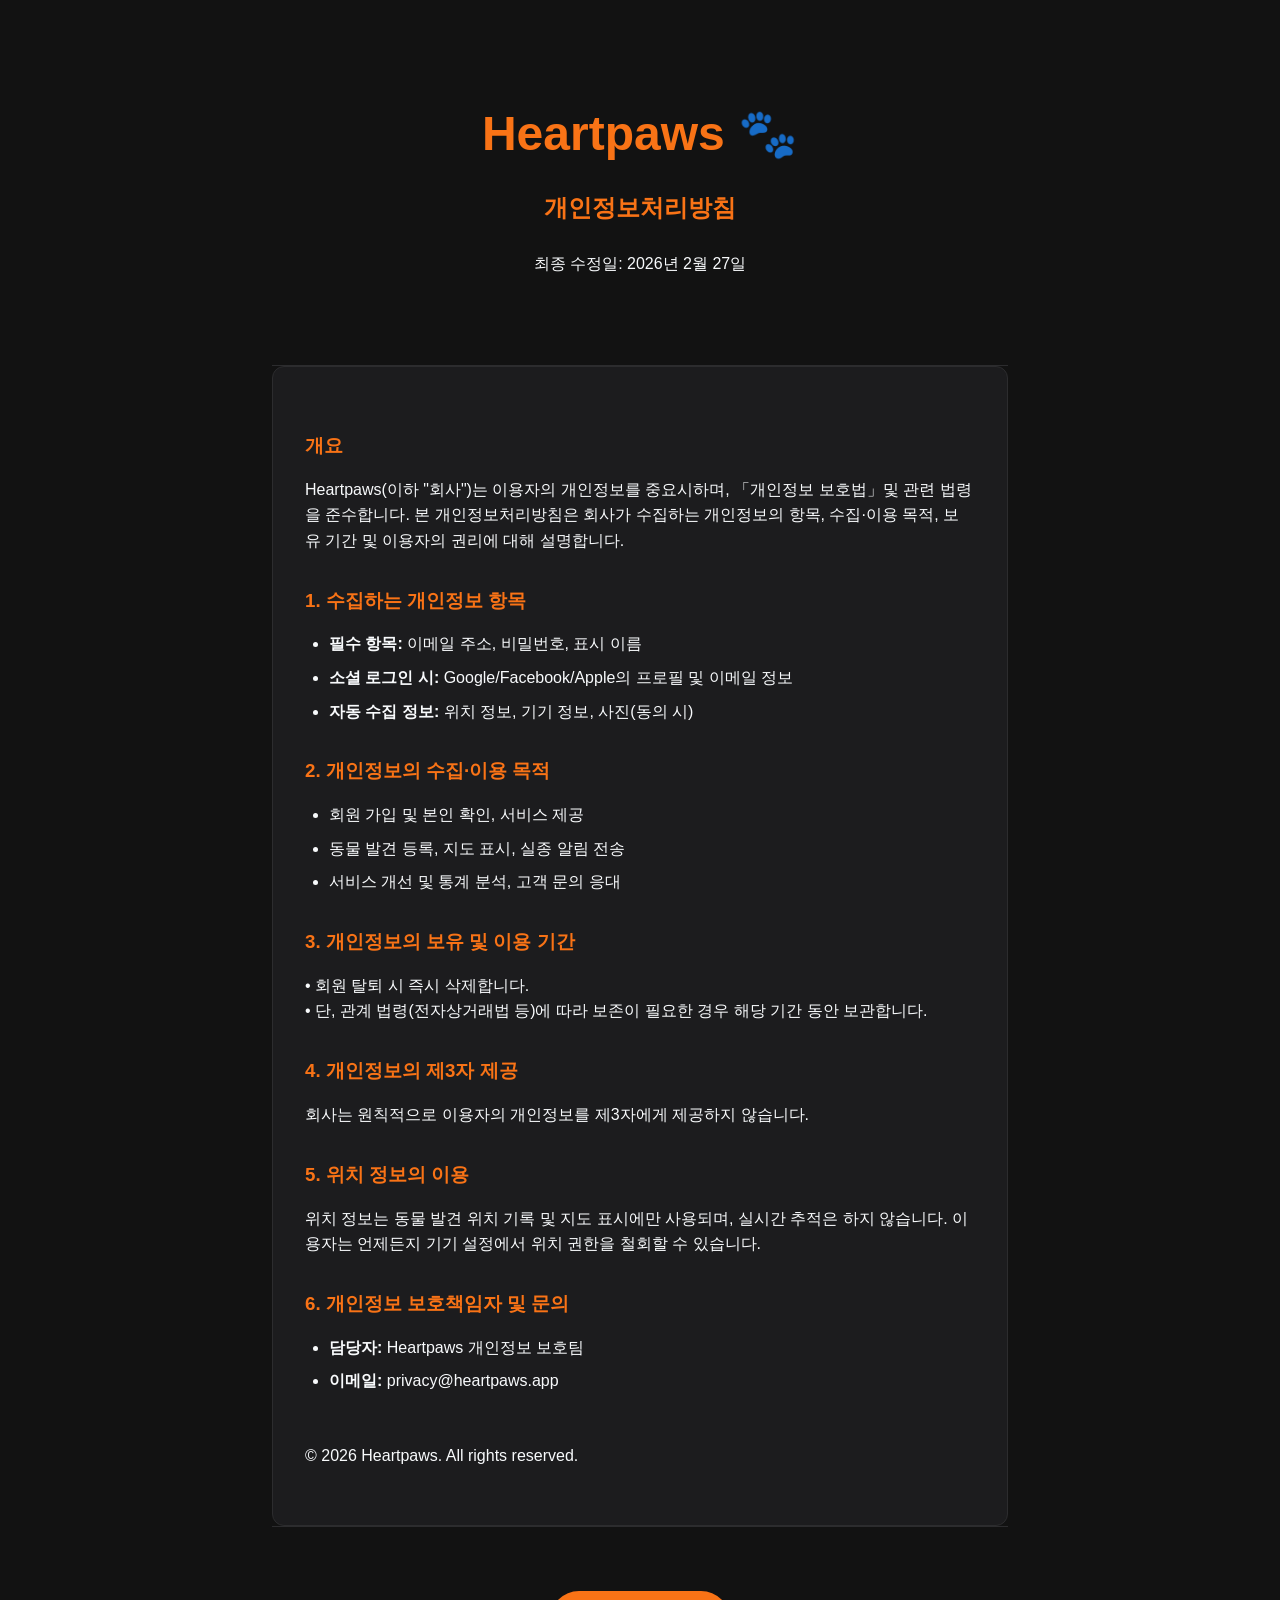
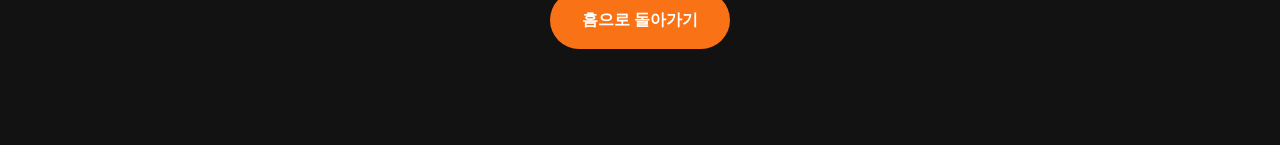
==== privacy.html @ 9c6cc287 "Add files via upload" ====
<!DOCTYPE html>
<html lang="ko">
<head>
    <meta charset="UTF-8">
    <meta name="viewport" content="width=device-width, initial-scale=1.0">
    <title>개인정보처리방침 - Heartpaws</title>
    <link rel="stylesheet" href="styles.css">
</head>
<body>
    <div class="container">
        <header>
            <h1>Heartpaws 🐾</h1>
            <h2>개인정보처리방침</h2>
            <p>최종 수정일: 2026년 2월 27일</p>
        </header>

        <section class="privacy-body">
            <h3>개요</h3>
            <p>Heartpaws(이하 "회사")는 이용자의 개인정보를 중요시하며, 「개인정보 보호법」및 관련 법령을 준수합니다. 본 개인정보처리방침은 회사가 수집하는 개인정보의 항목, 수집·이용 목적, 보유 기간 및 이용자의 권리에 대해 설명합니다.</p>

            <h3>1. 수집하는 개인정보 항목</h3>
            <ul>
                <li><strong>필수 항목:</strong> 이메일 주소, 비밀번호, 표시 이름</li>
                <li><strong>소셜 로그인 시:</strong> Google/Facebook/Apple의 프로필 및 이메일 정보</li>
                <li><strong>자동 수집 정보:</strong> 위치 정보, 기기 정보, 사진(동의 시)</li>
            </ul>

            <h3>2. 개인정보의 수집·이용 목적</h3>
            <ul>
                <li>회원 가입 및 본인 확인, 서비스 제공</li>
                <li>동물 발견 등록, 지도 표시, 실종 알림 전송</li>
                <li>서비스 개선 및 통계 분석, 고객 문의 응대</li>
            </ul>

            <h3>3. 개인정보의 보유 및 이용 기간</h3>
            <p>• 회원 탈퇴 시 즉시 삭제합니다.<br>
            • 단, 관계 법령(전자상거래법 등)에 따라 보존이 필요한 경우 해당 기간 동안 보관합니다.</p>

            <h3>4. 개인정보의 제3자 제공</h3>
            <p>회사는 원칙적으로 이용자의 개인정보를 제3자에게 제공하지 않습니다.</p>

            <h3>5. 위치 정보의 이용</h3>
            <p>위치 정보는 동물 발견 위치 기록 및 지도 표시에만 사용되며, 실시간 추적은 하지 않습니다. 이용자는 언제든지 기기 설정에서 위치 권한을 철회할 수 있습니다.</p>

            <h3>6. 개인정보 보호책임자 및 문의</h3>
            <ul>
                <li><strong>담당자:</strong> Heartpaws 개인정보 보호팀</li>
                <li><strong>이메일:</strong> privacy@heartpaws.app</li>
            </ul>

            <br>
            <p>&copy; 2026 Heartpaws. All rights reserved.</p>
        </section>

        <footer>
            <a href="index.html" class="cta-button">홈으로 돌아가기</a>
        </footer>
    </div>
</body>
</html>
---- styles.css ----
:root {
    --primary: #f97316;
    --background: #121212;
    --surface: #1c1c1e;
    --text: #f8fafc;
    --text-dim: #94a3b8;
    --border: #2c2c2e;
}

* {
    margin: 0;
    padding: 0;
    box-sizing: border-box;
}

body {
    font-family: 'Inter', -apple-system, BlinkMacSystemFont, "Segoe UI", Roboto, Helvetica, Arial, sans-serif;
    background-color: var(--background);
    color: var(--text);
    line-height: 1.6;
}

.container {
    max-width: 800px;
    margin: 0 auto;
    padding: 2rem;
}

header {
    text-align: center;
    padding: 4rem 0;
    border-bottom: 1px solid var(--border);
}

h1 {
    color: var(--primary);
    font-size: 3rem;
    font-weight: 800;
    margin-bottom: 1rem;
}

.tagline {
    font-size: 1.25rem;
    color: var(--text-dim);
    margin-bottom: 2rem;
}

.cta-button {
    display: inline-block;
    background-color: var(--primary);
    color: white;
    padding: 1rem 2rem;
    border-radius: 9999px;
    text-decoration: none;
    font-weight: 700;
    transition: transform 0.2s, background-color 0.2s;
}

.cta-button:hover {
    transform: translateY(-2px);
    background-color: #ea580c;
}

section {
    padding: 4rem 0;
}

h2 {
    color: var(--primary);
    margin-bottom: 1.5rem;
    font-size: 1.5rem;
}

p {
    margin-bottom: 1.5rem;
}

footer {
    text-align: center;
    padding: 4rem 0;
    color: var(--text-dim);
    border-top: 1px solid var(--border);
}

.links {
    margin-bottom: 2rem;
}

.links a {
    color: var(--text-dim);
    text-decoration: none;
    margin: 0 1rem;
    transition: color 0.2s;
}

.links a:hover {
    color: var(--primary);
}

/* Privacy Page Specific */
.privacy-body {
    background: var(--surface);
    padding: 2rem;
    border-radius: 12px;
    border: 1px solid var(--border);
}

.privacy-body h3 {
    margin-top: 2rem;
    margin-bottom: 1rem;
    color: var(--primary);
}

.privacy-body ul {
    margin-left: 1.5rem;
    margin-bottom: 1.5rem;
}

.privacy-body li {
    margin-bottom: 0.5rem;
}
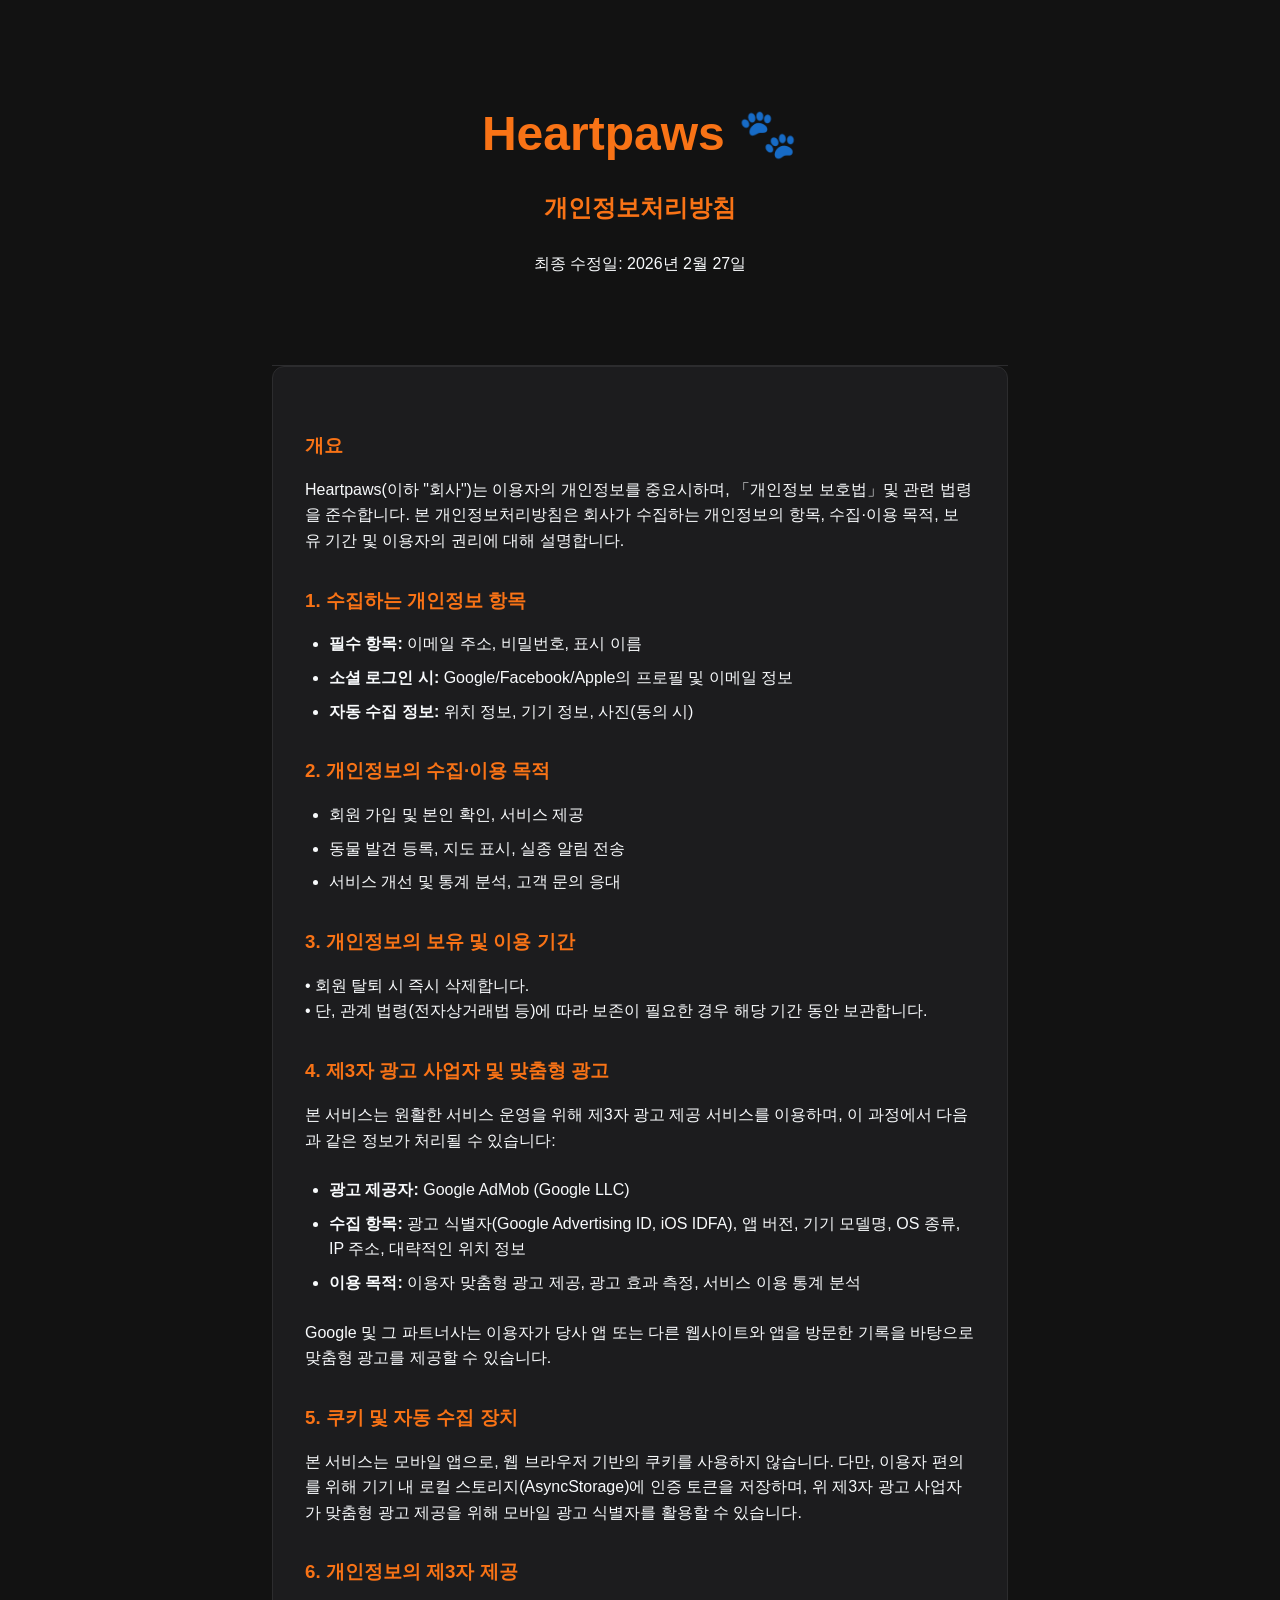
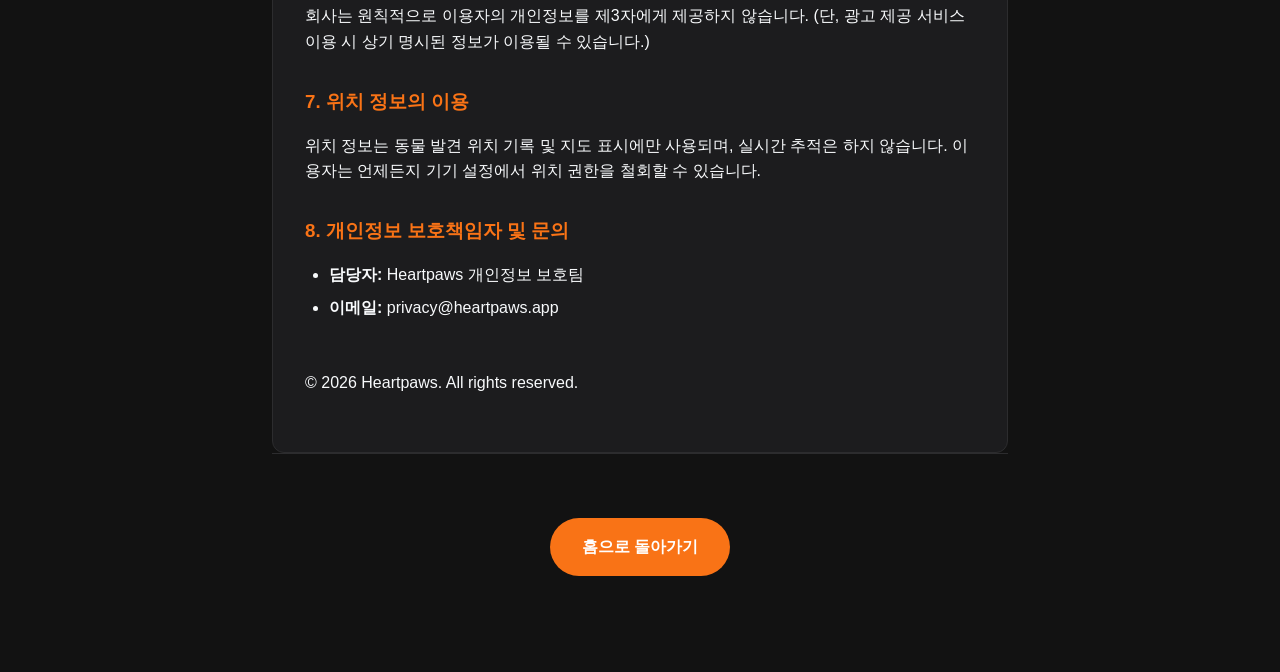
==== commit 54f363d1: "docs: update privacy policy and app-ads.txt for AdMob approval" ====
--- a/privacy.html
+++ b/privacy.html
@@ -36,13 +36,25 @@
             <p>• 회원 탈퇴 시 즉시 삭제합니다.<br>
             • 단, 관계 법령(전자상거래법 등)에 따라 보존이 필요한 경우 해당 기간 동안 보관합니다.</p>
 
-            <h3>4. 개인정보의 제3자 제공</h3>
-            <p>회사는 원칙적으로 이용자의 개인정보를 제3자에게 제공하지 않습니다.</p>
+            <h3>4. 제3자 광고 사업자 및 맞춤형 광고</h3>
+            <p>본 서비스는 원활한 서비스 운영을 위해 제3자 광고 제공 서비스를 이용하며, 이 과정에서 다음과 같은 정보가 처리될 수 있습니다:</p>
+            <ul>
+                <li><strong>광고 제공자:</strong> Google AdMob (Google LLC)</li>
+                <li><strong>수집 항목:</strong> 광고 식별자(Google Advertising ID, iOS IDFA), 앱 버전, 기기 모델명, OS 종류, IP 주소, 대략적인 위치 정보</li>
+                <li><strong>이용 목적:</strong> 이용자 맞춤형 광고 제공, 광고 효과 측정, 서비스 이용 통계 분석</li>
+            </ul>
+            <p>Google 및 그 파트너사는 이용자가 당사 앱 또는 다른 웹사이트와 앱을 방문한 기록을 바탕으로 맞춤형 광고를 제공할 수 있습니다.</p>
 
-            <h3>5. 위치 정보의 이용</h3>
+            <h3>5. 쿠키 및 자동 수집 장치</h3>
+            <p>본 서비스는 모바일 앱으로, 웹 브라우저 기반의 쿠키를 사용하지 않습니다. 다만, 이용자 편의를 위해 기기 내 로컬 스토리지(AsyncStorage)에 인증 토큰을 저장하며, 위 제3자 광고 사업자가 맞춤형 광고 제공을 위해 모바일 광고 식별자를 활용할 수 있습니다.</p>
+
+            <h3>6. 개인정보의 제3자 제공</h3>
+            <p>회사는 원칙적으로 이용자의 개인정보를 제3자에게 제공하지 않습니다. (단, 광고 제공 서비스 이용 시 상기 명시된 정보가 이용될 수 있습니다.)</p>
+
+            <h3>7. 위치 정보의 이용</h3>
             <p>위치 정보는 동물 발견 위치 기록 및 지도 표시에만 사용되며, 실시간 추적은 하지 않습니다. 이용자는 언제든지 기기 설정에서 위치 권한을 철회할 수 있습니다.</p>
 
-            <h3>6. 개인정보 보호책임자 및 문의</h3>
+            <h3>8. 개인정보 보호책임자 및 문의</h3>
             <ul>
                 <li><strong>담당자:</strong> Heartpaws 개인정보 보호팀</li>
                 <li><strong>이메일:</strong> privacy@heartpaws.app</li>
